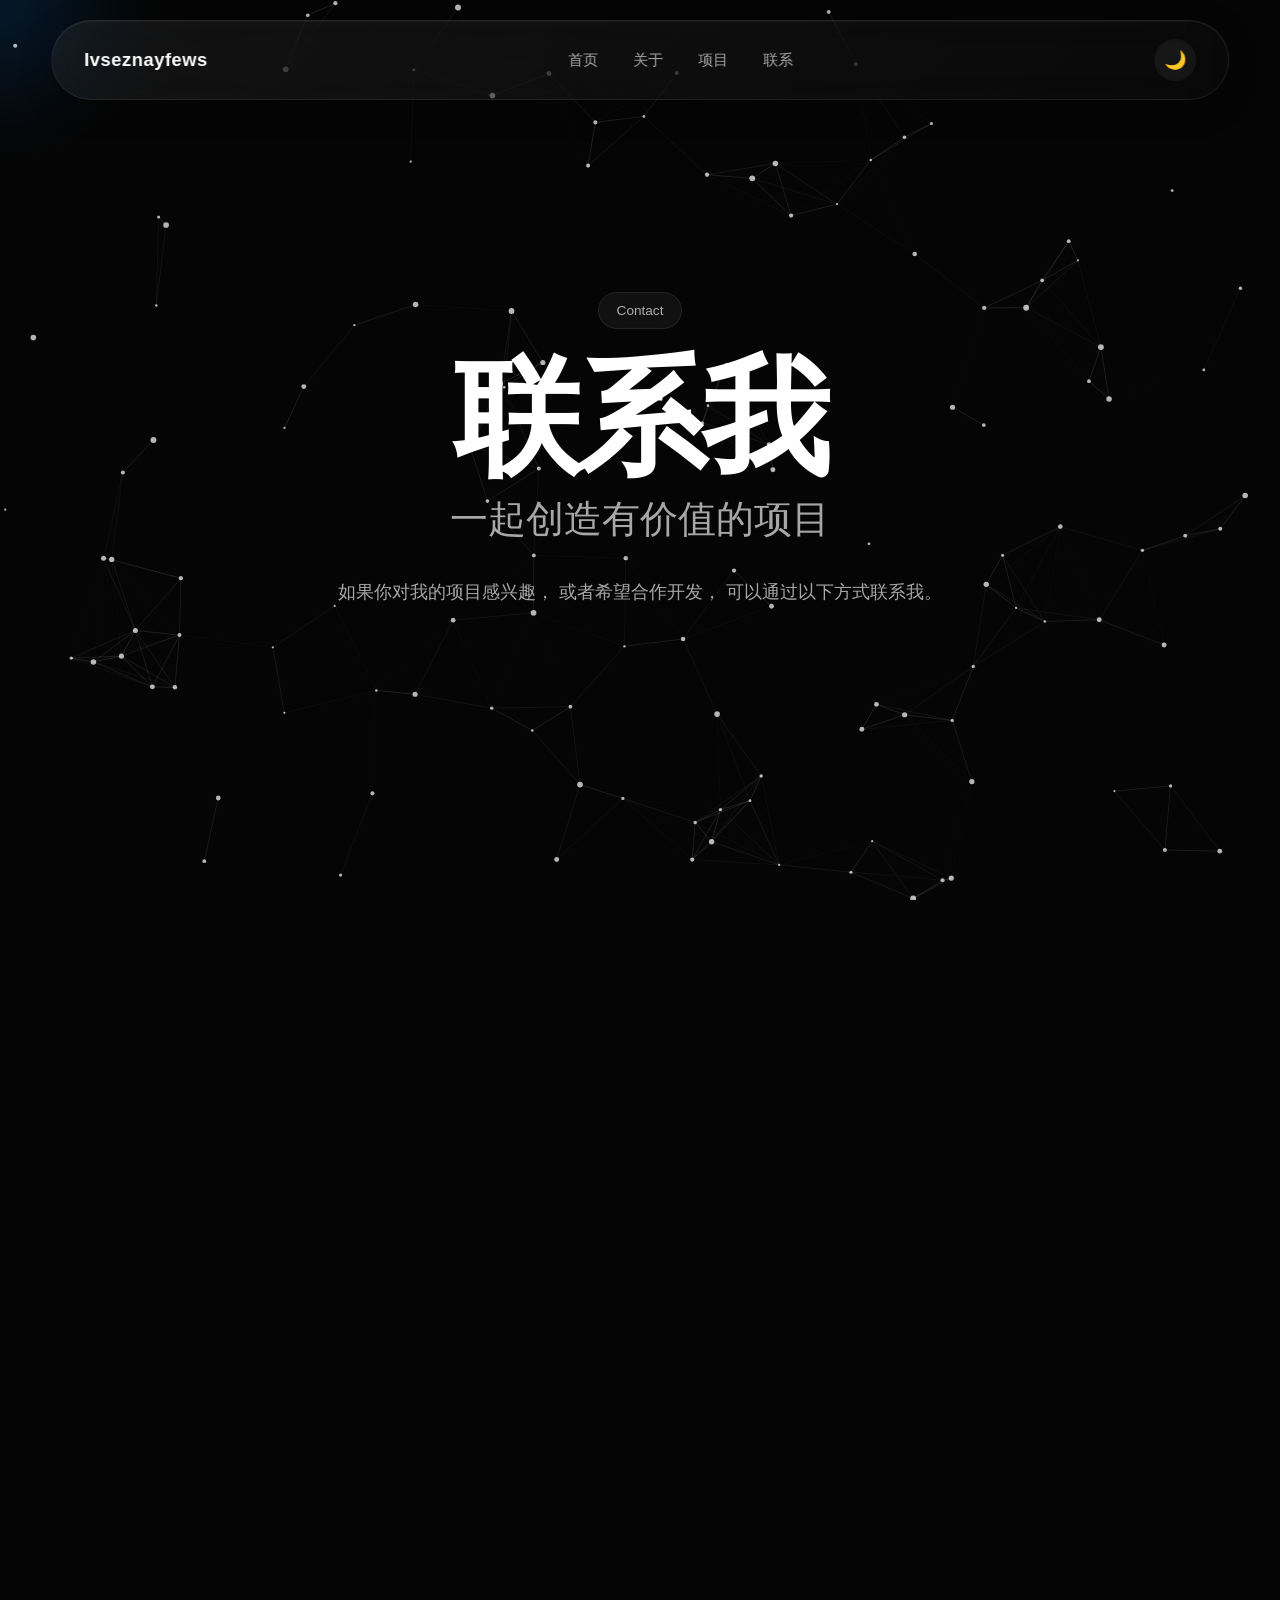
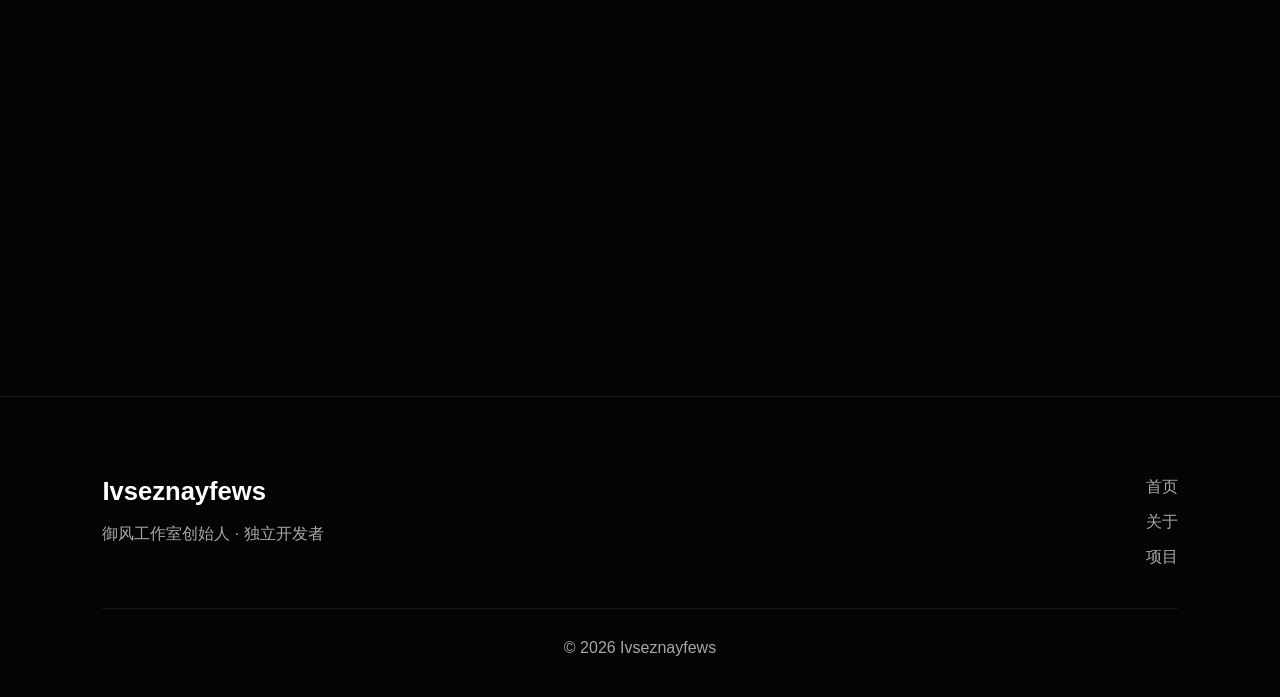
==== contact.html @ 1b75ab5d "1.0.0" ====
<!DOCTYPE html>
<html lang="zh-CN">

<head>

<meta charset="UTF-8">

<meta name="viewport"
content="width=device-width,initial-scale=1.0">

<title>
联系我 | Ivseznayfews
</title>

<meta name="description"
content="联系 Ivseznayfews（伊维兹奈菲斯），御风工作室创始人。">

<link rel="stylesheet"
href="css/style.css">

<link rel="manifest"
href="manifest.json">

<meta name="theme-color"
content="#0071e3">

</head>

<body>
<div class="page-transition"></div>
<!-- 粒子背景 -->
<canvas id="particles"></canvas>

<!-- 鼠标光效（如果你启用了） -->
<div class="cursor-glow"></div>

<!-- 导航栏 -->
<header>

<nav class="navbar">

<a href="index.html"
class="logo">

Ivseznayfews

</a>

<ul class="nav-menu">

<li><a href="index.html">首页</a></li>
<li><a href="about.html">关于</a></li>
<li><a href="projects.html">项目</a></li>
<li><a href="contact.html">联系</a></li>

</ul>

<div class="nav-actions">

<button id="themeToggle">

🌙

</button>

</div>

</nav>

</header>

<!-- Hero -->
<section class="hero">

<div class="hero-content">

<div class="hero-badge">

Contact

</div>

<h1>

联系我

</h1>

<h2>

一起创造有价值的项目

</h2>

<p class="hero-desc">

如果你对我的项目感兴趣，
或者希望合作开发，
可以通过以下方式联系我。

</p>

</div>

</section>

<!-- 联系方式 -->
<section class="section reveal">

<div class="section-title">

联系方式

</div>

<div class="contact-grid">

<!-- GitHub -->
<div class="contact-card">

<h3>GitHub</h3>

<p>Innafews</p>

<a href="https://github.com/Innafews"
target="_blank">

访问主页 →

</a>

</div>

<!-- Bilibili -->
<div class="contact-card">

<h3>Bilibili</h3>

<p>伊维兹奈菲斯</p>

<a href="https://space.bilibili.com/348704743"
target="_blank">

访问主页 →

</a>

</div>

<!-- Email -->
<div class="contact-card">

<h3>Email</h3>

<p>

hanlu07280117@gmail.com

</p>

<a href="mailto:hanlu07280117@gmail.com">

发送邮件 →

</a>

</div>

</div>

</section>

<!-- 合作理念 -->
<section class="section reveal">

<div class="github-card">

<div>

<h2>

合作理念

</h2>

<p>

我更倾向于参与有意义的项目，
无论是工具开发、开源项目，
还是创意型 Web 应用。

</p>

</div>

</div>

</section>

<!-- Footer -->
<footer>

<div class="footer-content">

<div>

<h3>
Ivseznayfews
</h3>

<p>

御风工作室创始人 · 独立开发者

</p>

</div>

<div>

<a href="index.html">首页</a>
<a href="about.html">关于</a>
<a href="projects.html">项目</a>

</div>

</div>

<div class="copyright">

© 2026 Ivseznayfews

</div>

</footer>

<!-- JS -->
<script src="js/main.js"></script>
<script src="js/particles.js"></script>

</body>

</html>
---- css/style.css ----
/* ===================================
   Ivseznayfews Official Website
   Apple × Vercel × Linear Style
=================================== */


/* =========================
   Root Variables
========================= */

:root{

--bg:#050505;
--bg-secondary:#0b0b0b;

--card:
rgba(255,255,255,0.05);

--card-hover:
rgba(255,255,255,0.08);

--border:
rgba(255,255,255,0.08);

--text:#ffffff;

--text-secondary:
rgba(255,255,255,0.65);

--accent:#0071e3;

--accent-hover:#2997ff;

--shadow:
0 8px 30px rgba(0,0,0,.35);

--radius:24px;

--transition:
all .35s ease;

}


/* =========================
   Light Theme
========================= */

body.light{

--bg:#f5f5f7;

--bg-secondary:#ffffff;

--card:#ffffff;

--card-hover:#fafafa;

--border:#e5e5e5;

--text:#111111;

--text-secondary:#666666;

--shadow:
0 8px 30px rgba(0,0,0,.08);

}


/* =========================
   Reset
========================= */

*{
margin:0;
padding:0;
box-sizing:border-box;
}

html{
scroll-behavior:smooth;
}

body{

font-family:
Inter,
-apple-system,
BlinkMacSystemFont,
Segoe UI,
sans-serif;

background:var(--bg);

color:var(--text);

overflow-x:hidden;

transition:
background .3s,
color .3s;

}


/* =========================
   Selection
========================= */

::selection{

background:var(--accent);

color:white;

}


/* =========================
   Scrollbar
========================= */

::-webkit-scrollbar{
width:10px;
}

::-webkit-scrollbar-track{
background:var(--bg);
}

::-webkit-scrollbar-thumb{

background:
rgba(255,255,255,.15);

border-radius:20px;

}

::-webkit-scrollbar-thumb:hover{

background:
rgba(255,255,255,.3);

}


/* =========================
   Loader
========================= */

#loader{

position:fixed;

inset:0;

background:#000;

display:flex;

justify-content:center;
align-items:center;

z-index:99999;

transition:.8s;

}

.loader-hidden{

opacity:0;

visibility:hidden;

}

.loader-logo{

font-size:64px;

font-weight:800;

letter-spacing:4px;

animation:
loaderPulse 2s infinite;

}

@keyframes loaderPulse{

0%{
opacity:.3;
transform:scale(.95);
}

50%{
opacity:1;
transform:scale(1);
}

100%{
opacity:.3;
transform:scale(.95);
}

}


/* =========================
   Particles Layer
========================= */

#particles{

position:fixed;

top:0;
left:0;

width:100%;
height:100%;

z-index:-2;

}


/* =========================
   Cursor Glow
========================= */

.cursor-glow{

position:fixed;

width:300px;
height:300px;

border-radius:50%;

background:
radial-gradient(
circle,
rgba(0,113,227,.18),
transparent 70%
);

pointer-events:none;

z-index:-1;

transform:
translate(-50%,-50%);

filter:blur(20px);

}


/* =========================
   Links
========================= */

a{

text-decoration:none;

color:inherit;

}


/* =========================
   Navbar
========================= */

.navbar{

position:fixed;

top:20px;
left:50%;

transform:
translateX(-50%);

width:92%;

max-width:1280px;

padding:
18px 32px;

display:flex;

justify-content:space-between;

align-items:center;

background:
rgba(255,255,255,.04);

backdrop-filter:
blur(25px);

-webkit-backdrop-filter:
blur(25px);

border:
1px solid var(--border);

border-radius:999px;

z-index:999;

box-shadow:
var(--shadow);

}


/* Logo */

.logo{

font-size:1.15rem;

font-weight:700;

letter-spacing:.5px;

transition:var(--transition);

}

.logo:hover{

color:var(--accent);

}


/* Menu */

.nav-menu{

display:flex;

gap:35px;

list-style:none;

}

.nav-menu a{

position:relative;

font-size:.95rem;

font-weight:500;

color:var(--text-secondary);

transition:var(--transition);

}

.nav-menu a:hover{

color:var(--text);

}

.nav-menu a::after{

content:"";

position:absolute;

left:0;
bottom:-6px;

width:0;
height:2px;

background:var(--accent);

transition:.3s;

}

.nav-menu a:hover::after{

width:100%;

}


/* Theme Button */

#themeToggle{

width:42px;
height:42px;

border-radius:50%;

border:none;

background:var(--card);

color:var(--text);

cursor:pointer;

font-size:18px;

transition:var(--transition);

}

#themeToggle:hover{

transform:rotate(20deg);

background:var(--card-hover);

}


/* =========================
   Hero Section
========================= */

.hero{

position:relative;

min-height:100vh;

display:flex;

justify-content:center;

align-items:center;

text-align:center;

padding:0 24px;

overflow:hidden;

}


/* Content */

.hero-content{

max-width:900px;

z-index:2;

}


/* Badge */

.hero-badge{

display:inline-block;

padding:
10px 18px;

margin-bottom:25px;

background:
rgba(255,255,255,.05);

border:
1px solid var(--border);

border-radius:999px;

font-size:.85rem;

color:var(--text-secondary);

backdrop-filter:
blur(10px);

}


/* Main Title */

.hero h1{

font-size:
clamp(
4rem,
10vw,
8rem
);

font-weight:800;

letter-spacing:-4px;

line-height:1;

margin-bottom:12px;

}


/* Chinese Name */

.hero h2{

font-size:
clamp(
1.5rem,
3vw,
2.6rem
);

font-weight:500;

color:var(--text-secondary);

margin-bottom:30px;

}


/* Typing Text */

#typing{

font-size:1.2rem;

height:40px;

color:var(--accent);

margin-bottom:25px;

}


/* Description */

.hero-desc{

max-width:700px;

margin:auto;

font-size:1.15rem;

line-height:1.8;

color:var(--text-secondary);

}


/* Buttons */

.hero-buttons{

margin-top:50px;

display:flex;

justify-content:center;

gap:20px;

flex-wrap:wrap;

}
/* ===================================
   BUTTON SYSTEM
=================================== */

.btn-primary,
.btn-secondary{

display:inline-flex;

align-items:center;
justify-content:center;

padding:14px 28px;

border-radius:999px;

font-weight:600;

transition:all .35s ease;

cursor:pointer;

}

.btn-primary{

background:var(--accent);

color:white;

box-shadow:
0 10px 25px rgba(0,113,227,.35);

}

.btn-primary:hover{

background:var(--accent-hover);

transform:
translateY(-3px);

box-shadow:
0 20px 40px rgba(0,113,227,.45);

}

.btn-secondary{

background:var(--card);

border:1px solid var(--border);

color:var(--text);

backdrop-filter:blur(20px);

}

.btn-secondary:hover{

background:var(--card-hover);

transform:
translateY(-3px);

}


/* ===================================
   SECTION
=================================== */

.section{

padding:
120px 8%;

position:relative;

}

.section-title{

font-size:
clamp(2rem,4vw,3.5rem);

font-weight:800;

margin-bottom:60px;

text-align:center;

letter-spacing:-1px;

}


/* ===================================
   SKILLS
=================================== */

.skills-grid{

display:grid;

grid-template-columns:
repeat(
auto-fit,
minmax(280px,1fr)
);

gap:24px;

}

.skill-card{

padding:32px;

border-radius:var(--radius);

background:var(--card);

border:1px solid var(--border);

backdrop-filter:blur(20px);

transition:.35s;

position:relative;

overflow:hidden;

}

.skill-card::before{

content:"";

position:absolute;

top:-100px;
right:-100px;

width:180px;
height:180px;

background:
radial-gradient(
circle,
rgba(0,113,227,.15),
transparent
);

transition:.5s;

}

.skill-card:hover{

transform:
translateY(-8px);

background:
var(--card-hover);

border-color:
rgba(0,113,227,.3);

}

.skill-card:hover::before{

transform:scale(1.3);

}

.skill-card h3{

font-size:1.4rem;

margin-bottom:14px;

}

.skill-card p{

line-height:1.8;

color:
var(--text-secondary);

}


/* ===================================
   PROJECTS
=================================== */

.projects-preview{

display:grid;

grid-template-columns:
repeat(
auto-fit,
minmax(320px,1fr)
);

gap:28px;

margin-bottom:50px;

}

.project{

position:relative;

padding:36px;

border-radius:28px;

background:var(--card);

border:1px solid var(--border);

overflow:hidden;

transition:.4s;

}

.project::before{

content:"";

position:absolute;

inset:0;

background:
linear-gradient(
135deg,
transparent,
rgba(255,255,255,.03)
);

opacity:0;

transition:.4s;

}

.project:hover{

transform:
translateY(-10px);

border-color:
rgba(0,113,227,.35);

box-shadow:
0 20px 50px rgba(0,0,0,.25);

}

.project:hover::before{

opacity:1;

}

.project h3{

font-size:1.8rem;

margin-bottom:16px;

}

.project p{

color:var(--text-secondary);

line-height:1.7;

}


/* ===================================
   CENTER
=================================== */

.center{

display:flex;

justify-content:center;

align-items:center;

}


/* ===================================
   GITHUB CARD
=================================== */

.github-card{

max-width:1000px;

margin:auto;

padding:50px;

border-radius:32px;

background:linear-gradient(
135deg,
rgba(0,113,227,.08),
rgba(255,255,255,.03)
);

border:1px solid var(--border);

display:flex;

justify-content:space-between;

align-items:center;

gap:30px;

flex-wrap:wrap;

backdrop-filter:blur(20px);

}

.github-card h2{

font-size:2rem;

margin-bottom:12px;

}

.github-card p{

color:var(--text-secondary);

line-height:1.8;

}


/* ===================================
   FOOTER
=================================== */

footer{

margin-top:120px;

padding:80px 8% 40px;

border-top:
1px solid var(--border);

}

.footer-content{

display:flex;

justify-content:space-between;

gap:60px;

flex-wrap:wrap;

}

.footer-content h3{

font-size:1.6rem;

margin-bottom:14px;

}

.footer-content p{

max-width:420px;

line-height:1.8;

color:var(--text-secondary);

}

.footer-content div:last-child{

display:flex;

flex-direction:column;

gap:14px;

}

.footer-content a{

color:var(--text-secondary);

transition:.3s;

}

.footer-content a:hover{

color:var(--accent);

}

.copyright{

margin-top:40px;

padding-top:30px;

border-top:
1px solid var(--border);

text-align:center;

color:var(--text-secondary);

}


/* ===================================
   REVEAL ANIMATION
=================================== */

.reveal{

opacity:0;

transform:
translateY(60px);

transition:
all .9s ease;

}

.reveal.active{

opacity:1;

transform:
translateY(0);

}


/* ===================================
   FLOAT ANIMATION
=================================== */

@keyframes float{

0%{
transform:
translateY(0);
}

50%{
transform:
translateY(-10px);
}

100%{
transform:
translateY(0);
}

}

.skill-card:nth-child(1){

animation:
float 6s infinite;

}

.skill-card:nth-child(2){

animation:
float 7s infinite;

}

.skill-card:nth-child(3){

animation:
float 8s infinite;

}

.skill-card:nth-child(4){

animation:
float 9s infinite;

}


/* ===================================
   GLOW EFFECT
=================================== */

.project:hover,
.skill-card:hover,
.github-card:hover{

box-shadow:
0 0 40px rgba(0,113,227,.12);

}


/* ===================================
   BACKDROP ENHANCEMENT
=================================== */

.skill-card,
.project,
.github-card,
.navbar{

-webkit-backdrop-filter:
blur(20px);

backdrop-filter:
blur(20px);

}


/* ===================================
   SMOOTH TRANSITIONS
=================================== */

body,
a,
button,
div{

transition:
background .3s,
color .3s,
border-color .3s,
transform .3s;

}
/* ===================================
   HERO GLOW BACKGROUND
=================================== */

.hero-bg{

position:absolute;

inset:0;

overflow:hidden;

pointer-events:none;

}

.blur{

position:absolute;

border-radius:50%;

filter:blur(120px);

opacity:.45;

animation:
glowMove 18s infinite linear;

}

.blur1{

width:500px;
height:500px;

background:
rgba(0,113,227,.35);

top:-150px;
left:-120px;

}

.blur2{

width:600px;
height:600px;

background:
rgba(140,82,255,.25);

right:-200px;
top:10%;

animation-duration:25s;

}

.blur3{

width:450px;
height:450px;

background:
rgba(0,255,200,.15);

bottom:-150px;
left:30%;

animation-duration:30s;

}

@keyframes glowMove{

0%{
transform:
translate(0,0)
scale(1);
}

25%{
transform:
translate(50px,80px)
scale(1.1);
}

50%{
transform:
translate(-80px,50px)
scale(.95);
}

75%{
transform:
translate(100px,-50px)
scale(1.05);
}

100%{
transform:
translate(0,0)
scale(1);
}

}


/* ===================================
   LOADER EXIT
=================================== */

.loader-hidden{

opacity:0;

visibility:hidden;

pointer-events:none;

}

.loader-logo{

background:
linear-gradient(
90deg,
#fff,
#0071e3,
#fff
);

background-size:200% auto;

-webkit-background-clip:text;
background-clip:text;

-webkit-text-fill-color:
transparent;

animation:
shine 3s linear infinite;

}

@keyframes shine{

0%{
background-position:0%;
}

100%{
background-position:200%;
}

}


/* ===================================
   MUSIC PLAYER
=================================== */

.music-toggle{

position:fixed;

right:25px;
bottom:25px;

width:60px;
height:60px;

border-radius:50%;

display:flex;

align-items:center;
justify-content:center;

font-size:22px;

cursor:pointer;

background:var(--card);

border:1px solid var(--border);

backdrop-filter:blur(20px);

z-index:9999;

transition:.35s;

}

.music-toggle:hover{

transform:
scale(1.08)
rotate(10deg);

}

.music-player{

position:fixed;

right:25px;
bottom:100px;

background:var(--card);

padding:12px;

border-radius:20px;

border:1px solid var(--border);

backdrop-filter:blur(25px);

opacity:0;

visibility:hidden;

transform:
translateY(20px);

transition:.35s;

z-index:9998;

}

.music-player.show{

opacity:1;

visibility:visible;

transform:
translateY(0);

}

.music-player audio{

width:260px;

}


/* ===================================
   CURSOR GLOW IMPROVED
=================================== */

.cursor-glow{

mix-blend-mode:screen;

will-change:
transform;

}


/* ===================================
   GLASSMORPHISM
=================================== */

.navbar,
.project,
.skill-card,
.github-card,
.music-player{

background:
linear-gradient(
135deg,
rgba(255,255,255,.06),
rgba(255,255,255,.02)
);

box-shadow:

0 8px 32px
rgba(0,0,0,.25),

inset 0 1px 0
rgba(255,255,255,.05);

}


/* ===================================
   HOVER LIGHT
=================================== */

.project::after,
.skill-card::after{

content:"";

position:absolute;

top:-150%;
left:-150%;

width:300%;
height:300%;

background:
linear-gradient(
120deg,
transparent,
rgba(255,255,255,.04),
transparent
);

transform:
rotate(25deg);

transition:.8s;

pointer-events:none;

}

.project:hover::after,
.skill-card:hover::after{

left:100%;

}


/* ===================================
   RESPONSIVE
=================================== */

@media (max-width:1200px){

.hero h1{

font-size:6rem;

}

.section{

padding:100px 6%;

}

}


@media (max-width:992px){

.nav-menu{

gap:20px;

}

.hero h1{

font-size:5rem;

}

.hero-desc{

font-size:1.05rem;

}

.github-card{

padding:40px;

}

}


@media (max-width:768px){

.navbar{

padding:14px 18px;

width:95%;

}

.nav-menu{

display:none;

}

.hero{

padding:0 20px;

}

.hero h1{

font-size:3.2rem;

letter-spacing:-2px;

}

.hero h2{

font-size:1.3rem;

}

.hero-desc{

font-size:1rem;

}

.hero-buttons{

flex-direction:column;

width:100%;

}

.btn-primary,
.btn-secondary{

width:100%;

}

.section{

padding:80px 20px;

}

.section-title{

font-size:2rem;

}

.projects-preview{

grid-template-columns:1fr;

}

.skills-grid{

grid-template-columns:1fr;

}

.github-card{

flex-direction:column;

text-align:center;

}

.music-player audio{

width:200px;

}

}


@media (max-width:480px){

.hero h1{

font-size:2.6rem;

}

.hero-badge{

font-size:.75rem;

padding:8px 14px;

}

#typing{

font-size:1rem;

}

.loader-logo{

font-size:48px;

}

.music-toggle{

width:52px;
height:52px;

}

}


/* ===================================
   ULTRA WIDE
=================================== */

@media (min-width:1800px){

.hero-content{

max-width:1200px;

}

.hero h1{

font-size:10rem;

}

.section{

max-width:1800px;

margin:auto;

}

}


/* ===================================
   ACCESSIBILITY
=================================== */

@media (prefers-reduced-motion:reduce){

*{

animation:none !important;

transition:none !important;

scroll-behavior:auto !important;

}

}


/* ===================================
   PRINT
=================================== */

@media print{

.navbar,
.music-toggle,
.music-player,
.cursor-glow,
#particles{

display:none;

}

body{

background:white;

color:black;

}

}
#par
ticles{

opacity:.8;

filter:
drop-shadow(
0 0 10px
rgba(255,255,255,.1)
);

}

/* ===================================
   MUSIC CONTROLS
=================================== */

.music-controls{

display:flex;

align-items:center;

gap:15px;

}

.music-controls button{

width:42px;
height:42px;

border:none;

border-radius:50%;

cursor:pointer;

font-size:18px;

background:#0071e3;

color:white;

transition:.3s;

}

.music-controls button:hover{

transform:scale(1.08);

}

.music-controls input{

width:150px;

cursor:pointer;

}

.page-header{

padding-top:180px;

padding-bottom:80px;

text-align:center;

}

.page-header h1{

font-size:4rem;

margin-bottom:20px;

}

.page-header p{

color:var(--text-secondary);

font-size:1.1rem;

}

.project-filter{

display:flex;

justify-content:center;

margin-bottom:50px;

}

.project-filter input{

width:400px;

max-width:90%;

padding:16px 20px;

border-radius:999px;

border:1px solid var(--border);

background:var(--card);

color:var(--text);

outline:none;

}

.project-card{

display:flex;

flex-direction:column;

gap:20px;

}

.project-header{

display:flex;

justify-content:space-between;

align-items:center;

}

.project-meta{

display:flex;

gap:20px;

color:var(--text-secondary);

font-size:.9rem;

}

/* =========================
   TIMELINE
========================= */

.timeline{

max-width:900px;

margin:auto;

display:flex;

flex-direction:column;

gap:30px;

position:relative;

padding-left:30px;

}

.timeline::before{

content:"";

position:absolute;

left:0;

top:0;

bottom:0;

width:2px;

background:var(--border);

}

.timeline-item{

position:relative;

padding-left:20px;

}

.timeline-item::before{

content:"";

position:absolute;

left:-6px;

top:6px;

width:12px;
height:12px;

border-radius:50%;

background:var(--accent);

box-shadow:0 0 15px rgba(0,113,227,.6);

}

.timeline-item span{

font-weight:600;

color:var(--accent);

display:block;

margin-bottom:6px;

}

.timeline-item p{

color:var(--text-secondary);

line-height:1.7;

}

/* =========================
   CONTACT GRID
========================= */

.contact-grid{

display:grid;

grid-template-columns:
repeat(
auto-fit,
minmax(280px,1fr)
);

gap:25px;

max-width:1000px;

margin:auto;

}

.contact-card{

padding:40px;

border-radius:28px;

background:var(--card);

border:1px solid var(--border);

backdrop-filter:blur(20px);

transition:.35s;

position:relative;

overflow:hidden;

}

.contact-card:hover{

transform:translateY(-8px);

border-color:var(--accent);

box-shadow:0 20px 50px rgba(0,0,0,.25);

}

.contact-card h3{

font-size:1.4rem;

margin-bottom:12px;

}

.contact-card p{

color:var(--text-secondary);

margin-bottom:18px;

}

.contact-card a{

color:var(--accent);

font-weight:500;

text-decoration:none;

}

.contact-card a:hover{

text-decoration:underline;

}

/* ===================================
   PAGE TRANSITION OVERLAY
=================================== */

.page-transition{

position:fixed;

inset:0;

background:var(--bg);

z-index:99999;

transform:translateY(100%);

transition:transform .7s cubic-bezier(0.76,0,0.24,1);

pointer-events:none;

}

.page-transition.active{

transform:translateY(0);

}

.page-transition.exit{

transform:translateY(-100%);

}


/* 页面进入动画 */

body.page-enter{

opacity:0;

transform:translateY(20px);

animation:pageEnter .6s ease forwards;

}

@keyframes pageEnter{

to{

opacity:1;

transform:translateY(0);

}

}
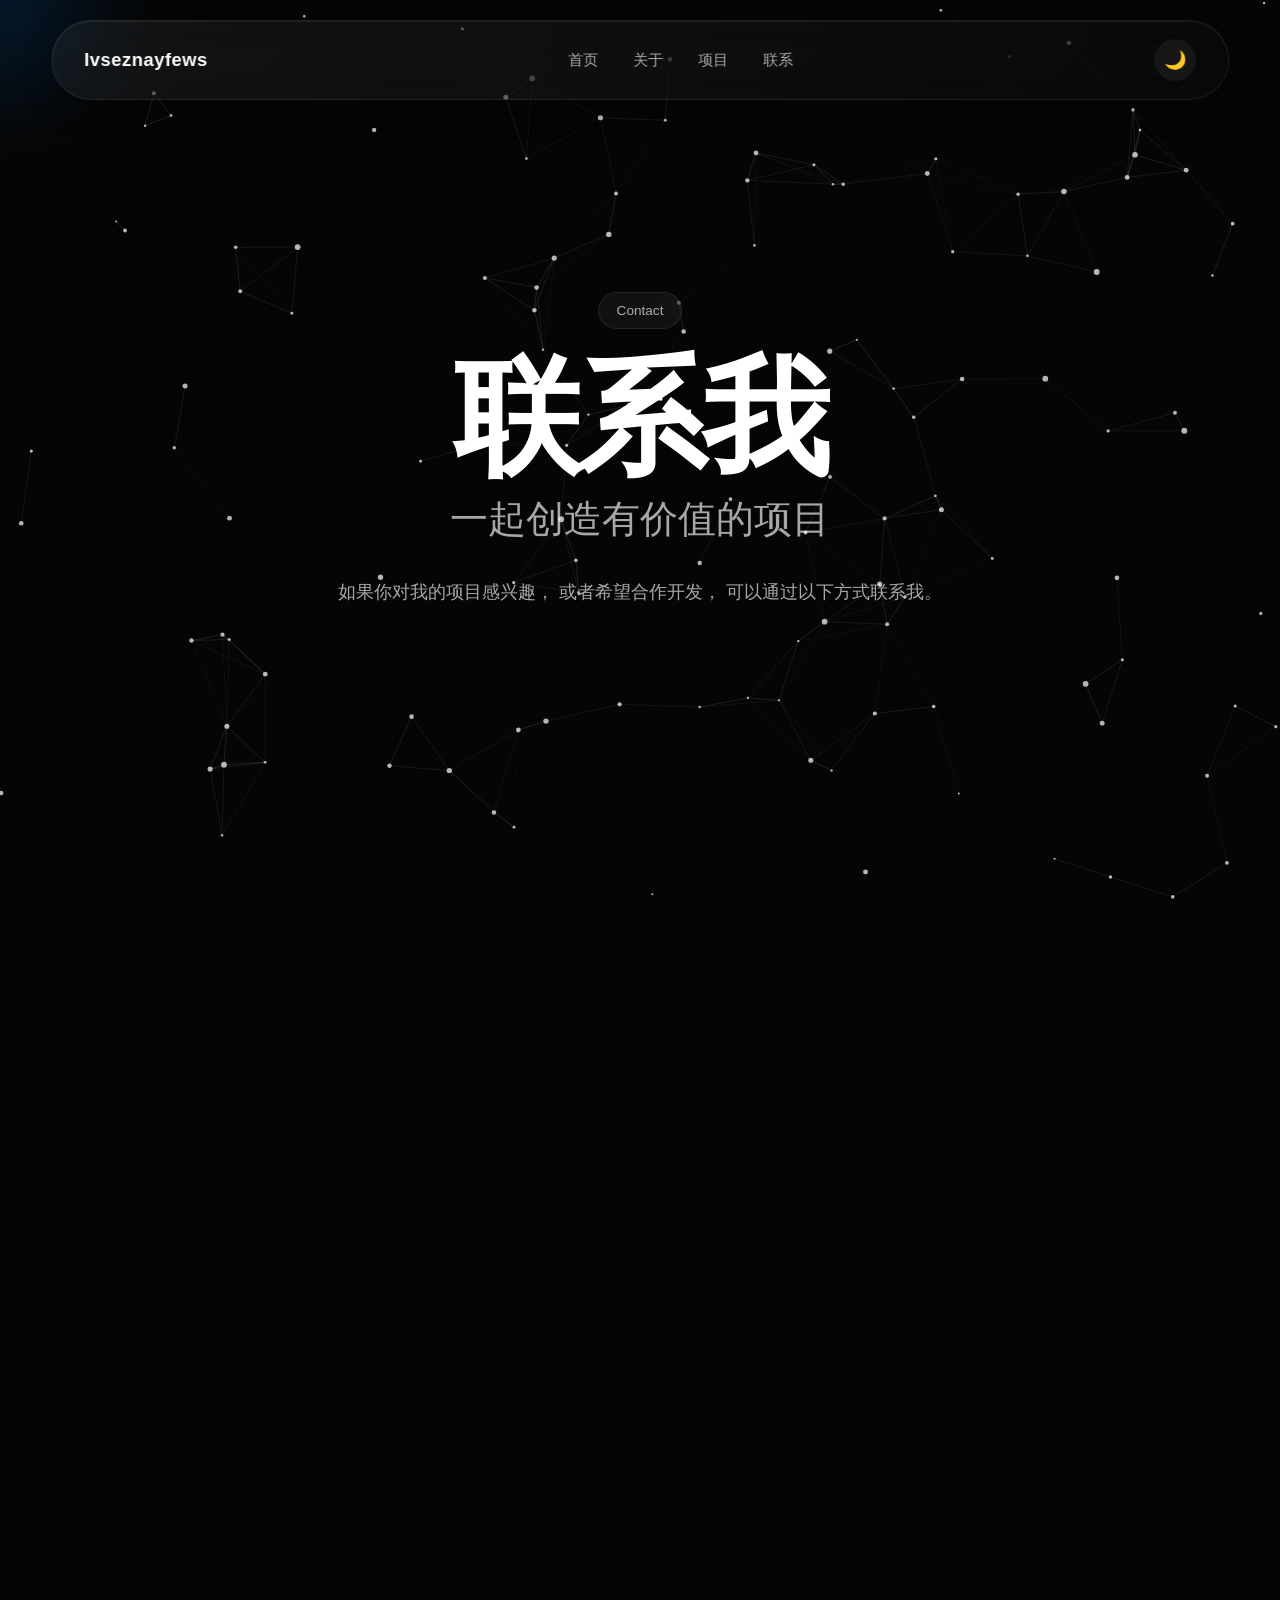
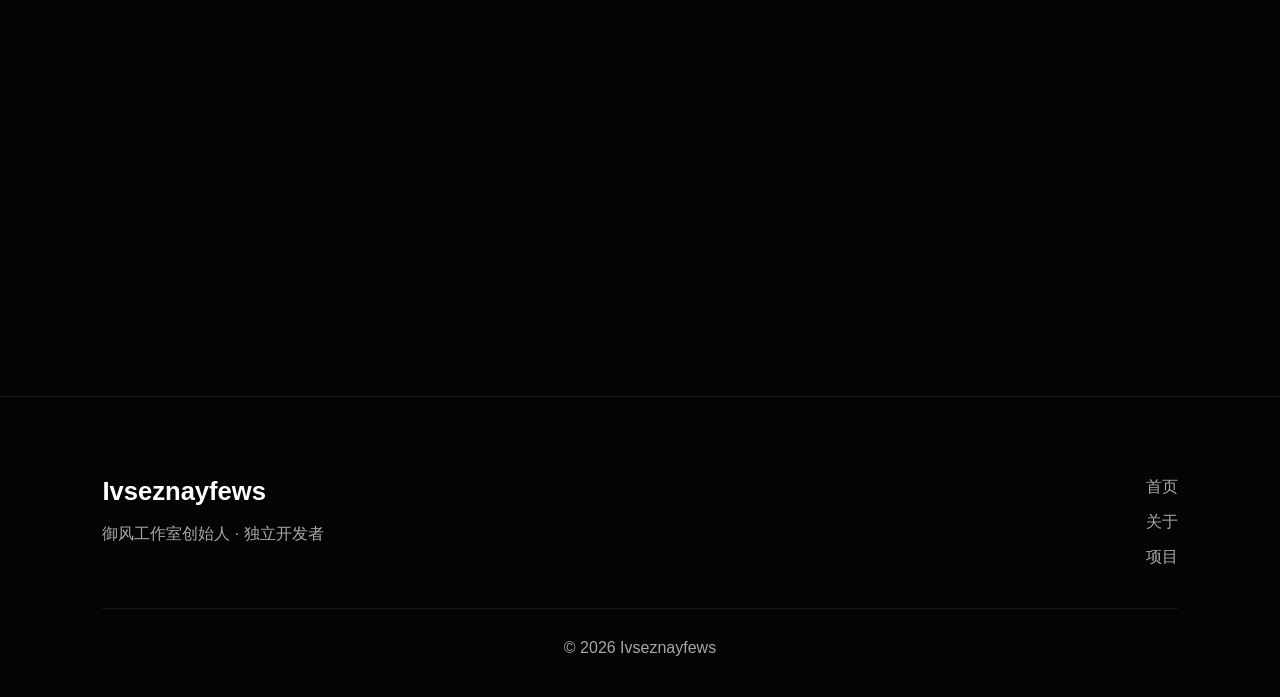
==== commit e9e53159: "Update contact.html" ====
--- a/contact.html
+++ b/contact.html
@@ -120,9 +120,9 @@
 
 <h3>GitHub</h3>
 
-<p>Innafews</p>
-
-<a href="https://github.com/Innafews"
+<p>Ivseznayfews</p>
+
+<a href="https://github.com/Ivseznayfews"
 target="_blank">
 
 访问主页 →
